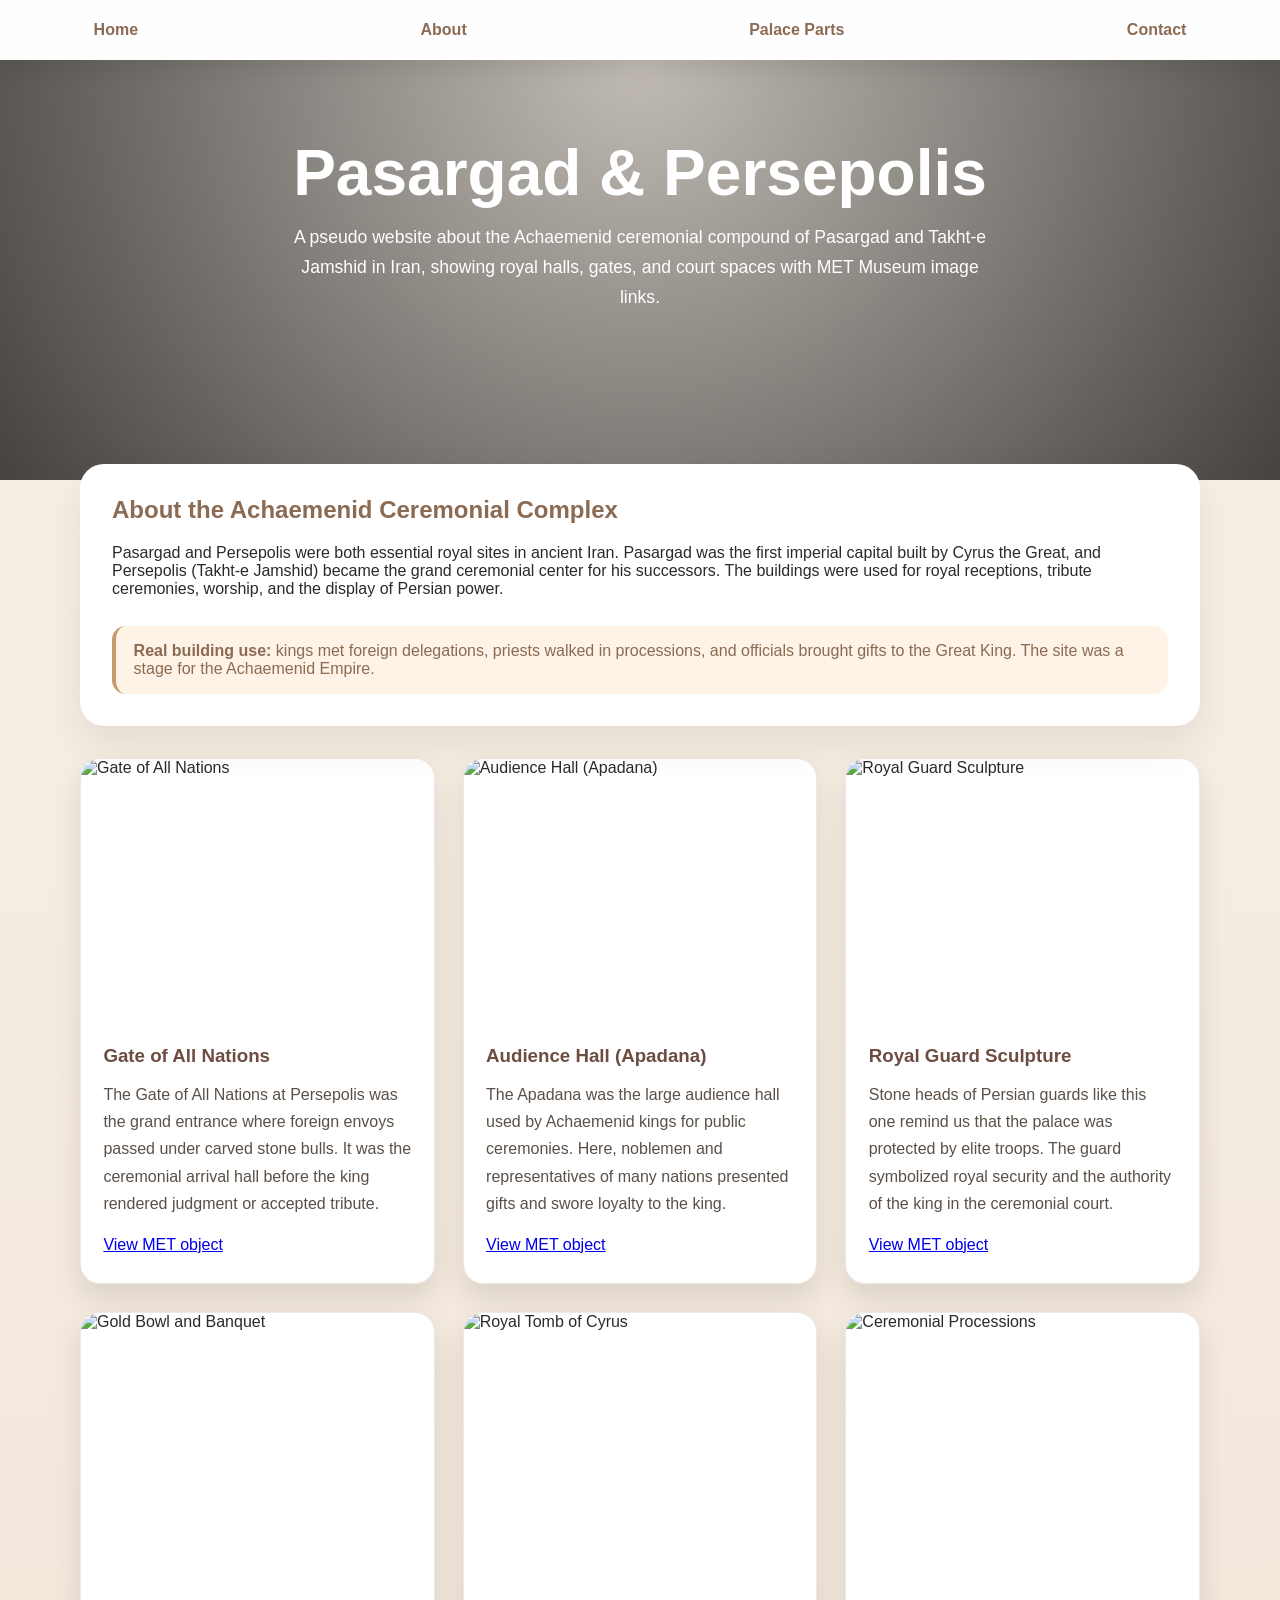
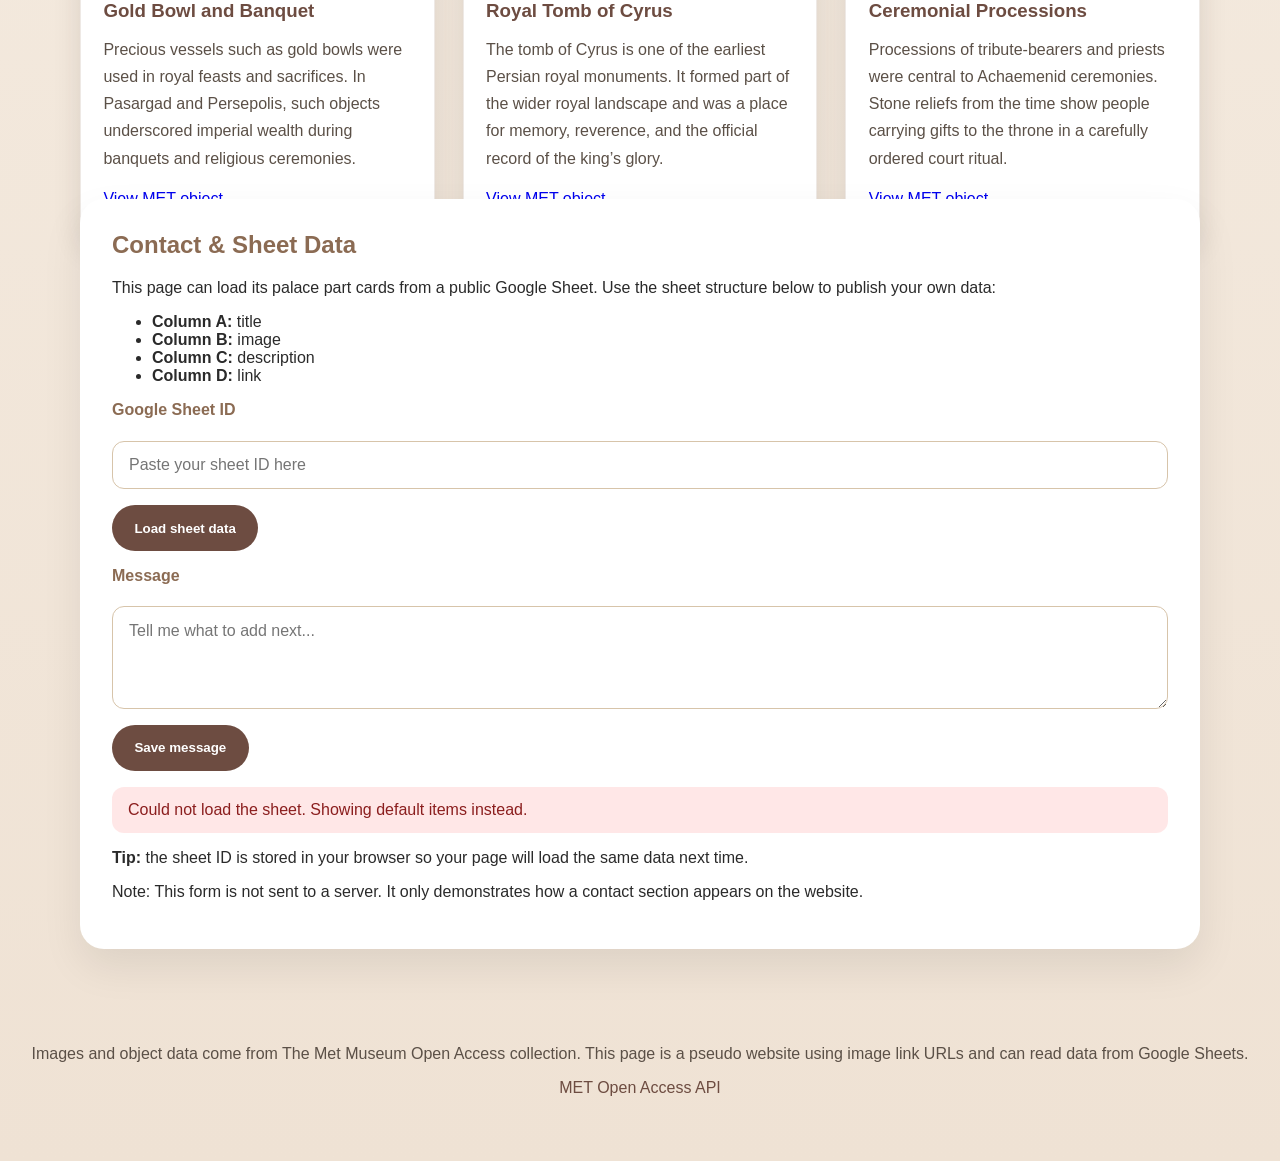
==== Mahi.html @ 1d4f6f0e "Add Pasargad and Persepolis pseudo site" ====
<!DOCTYPE html>
<html lang="en">
<head>
  <meta charset="UTF-8">
  <meta name="viewport" content="width=device-width, initial-scale=1.0">
  <title>Pasargad & Persepolis: Achaemenid Royal Ceremonies</title>
  <style>
    :root {
      --sand: #f4e7d8;
      --stone: #8b6b53;
      --clay: #c79a6f;
      --ink: #2a2a2a;
      --muted: #5b5047;
      --accent: #6d4c41;
      --shadow: rgba(45, 35, 30, 0.12);
      --nav-bg: rgba(255, 255, 255, 0.92);
    }

    * {
      box-sizing: border-box;
    }

    body {
      margin: 0;
      font-family: 'Segoe UI', Tahoma, Geneva, Verdana, sans-serif;
      color: var(--ink);
      background: linear-gradient(180deg, #f8f1e8 0%, #efe2d4 100%);
    }

    header {
      position: relative;
      text-align: center;
      padding: 1rem 1.5rem 4rem;
      background: url('https://images.metmuseum.org/CRDImages/an/web-large/DP-37584-001.jpg') center/cover no-repeat;
      color: white;
      min-height: 420px;
    }

    header::after {
      content: "";
      position: absolute;
      inset: 0;
      background: radial-gradient(circle at top, rgba(0,0,0,0.22), rgba(0,0,0,0.72));
      z-index: 0;
    }

    .site-nav {
      position: sticky;
      top: 0;
      z-index: 5;
      background: var(--nav-bg);
      box-shadow: 0 10px 20px rgba(0,0,0,0.08);
      backdrop-filter: blur(12px);
    }

    .site-nav .nav-inner {
      width: min(1120px, 94%);
      margin: 0 auto;
      display: flex;
      align-items: center;
      justify-content: space-between;
      padding: 0.8rem 0;
      gap: 1rem;
      flex-wrap: wrap;
    }

    .site-nav a {
      color: var(--stone);
      text-decoration: none;
      font-weight: 600;
      padding: 0.5rem 0.85rem;
      border-radius: 999px;
      transition: background 0.2s ease, color 0.2s ease;
    }

    .site-nav a:hover,
    .site-nav a.active {
      background: #f0dfc8;
      color: var(--accent);
    }

    header .hero {
      position: relative;
      z-index: 1;
      max-width: 900px;
      margin: 0 auto;
      padding-top: 4rem;
    }

    header h1 {
      margin: 0 0 1rem;
      font-size: clamp(2.5rem, 5vw, 4.5rem);
      line-height: 1.05;
    }

    header p {
      margin: 0 auto;
      font-size: 1.1rem;
      max-width: 44rem;
      line-height: 1.7;
    }

    .container {
      width: min(1120px, 94%);
      margin: 0 auto;
      padding: 1.5rem 0 3rem;
    }

    .intro,
    .contact {
      background: white;
      border-radius: 24px;
      box-shadow: 0 18px 40px rgba(0,0,0,0.08);
      padding: 2rem;
      margin-top: -2.5rem;
      position: relative;
      z-index: 1;
    }

    .intro h2,
    .contact h2 {
      margin-top: 0;
      color: var(--stone);
    }

    .grid {
      display: grid;
      gap: 1.75rem;
      grid-template-columns: repeat(auto-fit, minmax(280px, 1fr));
      margin-top: 2rem;
    }

    .part {
      background: white;
      border-radius: 20px;
      overflow: hidden;
      box-shadow: 0 14px 28px var(--shadow);
      border: 1px solid rgba(139, 107, 83, 0.15);
      display: flex;
      flex-direction: column;
    }

    .part img {
      width: 100%;
      display: block;
      aspect-ratio: 4 / 3;
      object-fit: cover;
    }

    .part-body {
      padding: 1.4rem 1.4rem 1.6rem;
      display: flex;
      flex-direction: column;
      gap: 0.85rem;
    }

    .part-body h3 {
      margin: 0;
      color: var(--accent);
    }

    .part-body p {
      margin: 0;
      color: var(--muted);
      line-height: 1.7;
    }

    .highlight {
      background: #fff2e6;
      border-left: 4px solid var(--clay);
      padding: 1rem 1rem 1rem 1.1rem;
      margin-top: 1.75rem;
      border-radius: 14px;
      color: var(--stone);
    }

    .contact form {
      display: grid;
      gap: 1rem;
    }

    .contact label {
      display: block;
      font-weight: 700;
      margin-bottom: 0.35rem;
      color: var(--stone);
    }

    .contact input,
    .contact textarea {
      width: 100%;
      padding: 0.9rem 1rem;
      border: 1px solid #d7c4aa;
      border-radius: 12px;
      font: inherit;
      resize: vertical;
    }

    .contact button {
      width: fit-content;
      padding: 0.95rem 1.4rem;
      border: none;
      border-radius: 999px;
      background: var(--accent);
      color: white;
      cursor: pointer;
      font-weight: 700;
      transition: transform 0.2s ease, background 0.2s ease;
    }

    .contact button:hover {
      transform: translateY(-1px);
      background: #593b2f;
    }

    .status {
      margin-top: 1rem;
      padding: 0.9rem 1rem;
      border-radius: 12px;
      background: rgba(217, 201, 163, 0.2);
      color: var(--stone);
    }

    footer {
      text-align: center;
      padding: 2rem 1rem 3rem;
      color: var(--muted);
    }

    footer a {
      color: var(--accent);
      text-decoration: none;
    }
  </style>
</head>
<body>
  <nav class="site-nav">
    <div class="nav-inner">
      <a href="#home">Home</a>
      <a href="#about">About</a>
      <a href="#parts">Palace Parts</a>
      <a href="#contact">Contact</a>
    </div>
  </nav>

  <header id="home">
    <div class="hero">
      <h1>Pasargad & Persepolis</h1>
      <p>A pseudo website about the Achaemenid ceremonial compound of Pasargad and Takht-e Jamshid in Iran, showing royal halls, gates, and court spaces with MET Museum image links.</p>
    </div>
  </header>

  <main class="container">
    <section class="intro" id="about">
      <h2>About the Achaemenid Ceremonial Complex</h2>
      <p>Pasargad and Persepolis were both essential royal sites in ancient Iran. Pasargad was the first imperial capital built by Cyrus the Great, and Persepolis (Takht-e Jamshid) became the grand ceremonial center for his successors. The buildings were used for royal receptions, tribute ceremonies, worship, and the display of Persian power.</p>
      <div class="highlight">
        <strong>Real building use:</strong> kings met foreign delegations, priests walked in processions, and officials brought gifts to the Great King. The site was a stage for the Achaemenid Empire.</div>
    </section>

    <section id="parts" class="grid"></section>

    <section class="contact" id="contact">
      <h2>Contact & Sheet Data</h2>
      <p>This page can load its palace part cards from a public Google Sheet. Use the sheet structure below to publish your own data:</p>
      <ul>
        <li><strong>Column A:</strong> title</li>
        <li><strong>Column B:</strong> image</li>
        <li><strong>Column C:</strong> description</li>
        <li><strong>Column D:</strong> link</li>
      </ul>
      <form>
        <label for="sheet-id">Google Sheet ID</label>
        <input id="sheet-id" type="text" placeholder="Paste your sheet ID here">
        <button type="button" id="load-sheet-button">Load sheet data</button>
        <label for="message">Message</label>
        <textarea id="message" rows="4" placeholder="Tell me what to add next..."></textarea>
        <button type="button" id="submit-button">Save message</button>
      </form>
      <div id="sheet-status" class="status">Using default sheet data. Paste a Google Sheet ID above and click Load to change it.</div>
      <p><strong>Tip:</strong> the sheet ID is stored in your browser so your page will load the same data next time.</p>
      <p>Note: This form is not sent to a server. It only demonstrates how a contact section appears on the website.</p>
    </section>
  </main>

  <footer>
    <p>Images and object data come from The Met Museum Open Access collection. This page is a pseudo website using image link URLs and can read data from Google Sheets.</p>
    <p><a href="https://metmuseum.github.io/" target="_blank">MET Open Access API</a></p>
  </footer>

  <script>
    const defaultSheetId = '1VBVZlviaFWJ0L2JX4A2HyWmc30UwDqUTb3RlgLkORWA';

    const fallbackData = [
      {
        title: 'Gate of All Nations',
        image: 'https://images.metmuseum.org/CRDImages/an/web-large/DP-37584-001.jpg',
        description: 'The Gate of All Nations at Persepolis was the grand entrance where foreign envoys passed under carved stone bulls. It was the ceremonial arrival hall before the king rendered judgment or accepted tribute.',
        link: 'https://www.metmuseum.org/art/collection/search/324042'
      },
      {
        title: 'Audience Hall (Apadana)',
        image: 'https://images.metmuseum.org/CRDImages/an/web-large/DP226593.jpg',
        description: 'The Apadana was the large audience hall used by Achaemenid kings for public ceremonies. Here, noblemen and representatives of many nations presented gifts and swore loyalty to the king.',
        link: 'https://www.metmuseum.org/art/collection/search/323178'
      },
      {
        title: 'Royal Guard Sculpture',
        image: 'https://images.metmuseum.org/CRDImages/an/web-large/DP-12499-019.jpg',
        description: 'Stone heads of Persian guards like this one remind us that the palace was protected by elite troops. The guard symbolized royal security and the authority of the king in the ceremonial court.',
        link: 'https://www.metmuseum.org/art/collection/search/324433'
      },
      {
        title: 'Gold Bowl and Banquet',
        image: 'https://images.metmuseum.org/CRDImages/an/web-large/DP-16934-011.jpg',
        description: 'Precious vessels such as gold bowls were used in royal feasts and sacrifices. In Pasargad and Persepolis, such objects underscored imperial wealth during banquets and religious ceremonies.',
        link: 'https://www.metmuseum.org/art/collection/search/324289'
      },
      {
        title: 'Royal Tomb of Cyrus',
        image: 'https://images.metmuseum.org/CRDImages/an/original/DP-26934-013.jpg',
        description: 'The tomb of Cyrus is one of the earliest Persian royal monuments. It formed part of the wider royal landscape and was a place for memory, reverence, and the official record of the king’s glory.',
        link: 'https://www.metmuseum.org/'
      },
      {
        title: 'Ceremonial Processions',
        image: 'https://images.metmuseum.org/CRDImages/an/web-large/DP226593.jpg',
        description: 'Processions of tribute-bearers and priests were central to Achaemenid ceremonies. Stone reliefs from the time show people carrying gifts to the throne in a carefully ordered court ritual.',
        link: 'https://www.metmuseum.org/art/collection/search/323178'
      }
    ];

    function setStatus(message, type = 'info') {
      const status = document.getElementById('sheet-status');
      status.textContent = message;
      status.style.background = type === 'error' ? 'rgba(255, 226, 226, 0.8)' : 'rgba(217, 201, 163, 0.2)';
      status.style.color = type === 'error' ? '#8b1e1e' : 'var(--stone)';
    }

    function buildSheetUrl(sheetId) {
      return `https://opensheet.elk.sh/${sheetId}/1`;
    }

    function parseSheetData(rows) {
      if (!Array.isArray(rows)) return [];
      return rows
        .filter(row => row.title && row.image && row.description)
        .map(row => ({
          title: row.title,
          image: row.image,
          description: row.description,
          link: row.link || '#'
        }));
    }

    function renderGallery(items) {
      const gallery = document.getElementById('parts');
      gallery.innerHTML = '';

      items.forEach(section => {
        const card = document.createElement('article');
        card.className = 'part';
        const image = document.createElement('img');
        image.src = section.image;
        image.alt = section.title;

        const body = document.createElement('div');
        body.className = 'part-body';

        const title = document.createElement('h3');
        title.textContent = section.title;

        const description = document.createElement('p');
        description.textContent = section.description;

        const linkWrapper = document.createElement('p');
        const link = document.createElement('a');
        link.href = section.link;
        link.target = '_blank';
        link.rel = 'noopener noreferrer';
        link.textContent = 'View MET object';

        linkWrapper.appendChild(link);
        body.append(title, description, linkWrapper);
        card.append(image, body);
        gallery.appendChild(card);
      });
    }

    function saveSheetId(sheetId) {
      if (!sheetId) return;
      localStorage.setItem('pseudoSheetId', sheetId);
    }

    function loadSavedSheetId() {
      return localStorage.getItem('pseudoSheetId');
    }

    function loadSheetData(sheetId) {
      const usedSheetId = sheetId || loadSavedSheetId() || defaultSheetId;
      const sheetUrl = buildSheetUrl(usedSheetId);
      document.getElementById('sheet-id').value = usedSheetId === defaultSheetId ? '' : usedSheetId;
      setStatus('Loading sheet data…');

      fetch(sheetUrl)
        .then(response => {
          if (!response.ok) throw new Error('Sheet fetch failed');
          return response.json();
        })
        .then(data => {
          const items = parseSheetData(data);
          if (items.length > 0) {
            renderGallery(items);
            if (sheetId) saveSheetId(sheetId);
            setStatus(`Loaded ${items.length} items from Google Sheet.`);
          } else {
            renderGallery(fallbackData);
            setStatus('Sheet loaded but data was missing or invalid. Showing default items.', 'error');
          }
        })
        .catch(error => {
          renderGallery(fallbackData);
          setStatus('Could not load the sheet. Showing default items instead.', 'error');
          console.error(error);
        });
    }

    document.getElementById('load-sheet-button').addEventListener('click', () => {
      const customSheetId = document.getElementById('sheet-id').value.trim();
      loadSheetData(customSheetId);
    });

    document.getElementById('submit-button').addEventListener('click', () => {
      const message = document.getElementById('message').value.trim();
      if (!message) return;
      alert('Message saved in page demo: ' + message);
      document.getElementById('message').value = '';
    });

    loadSheetData();
  </script>
</body>
</html>
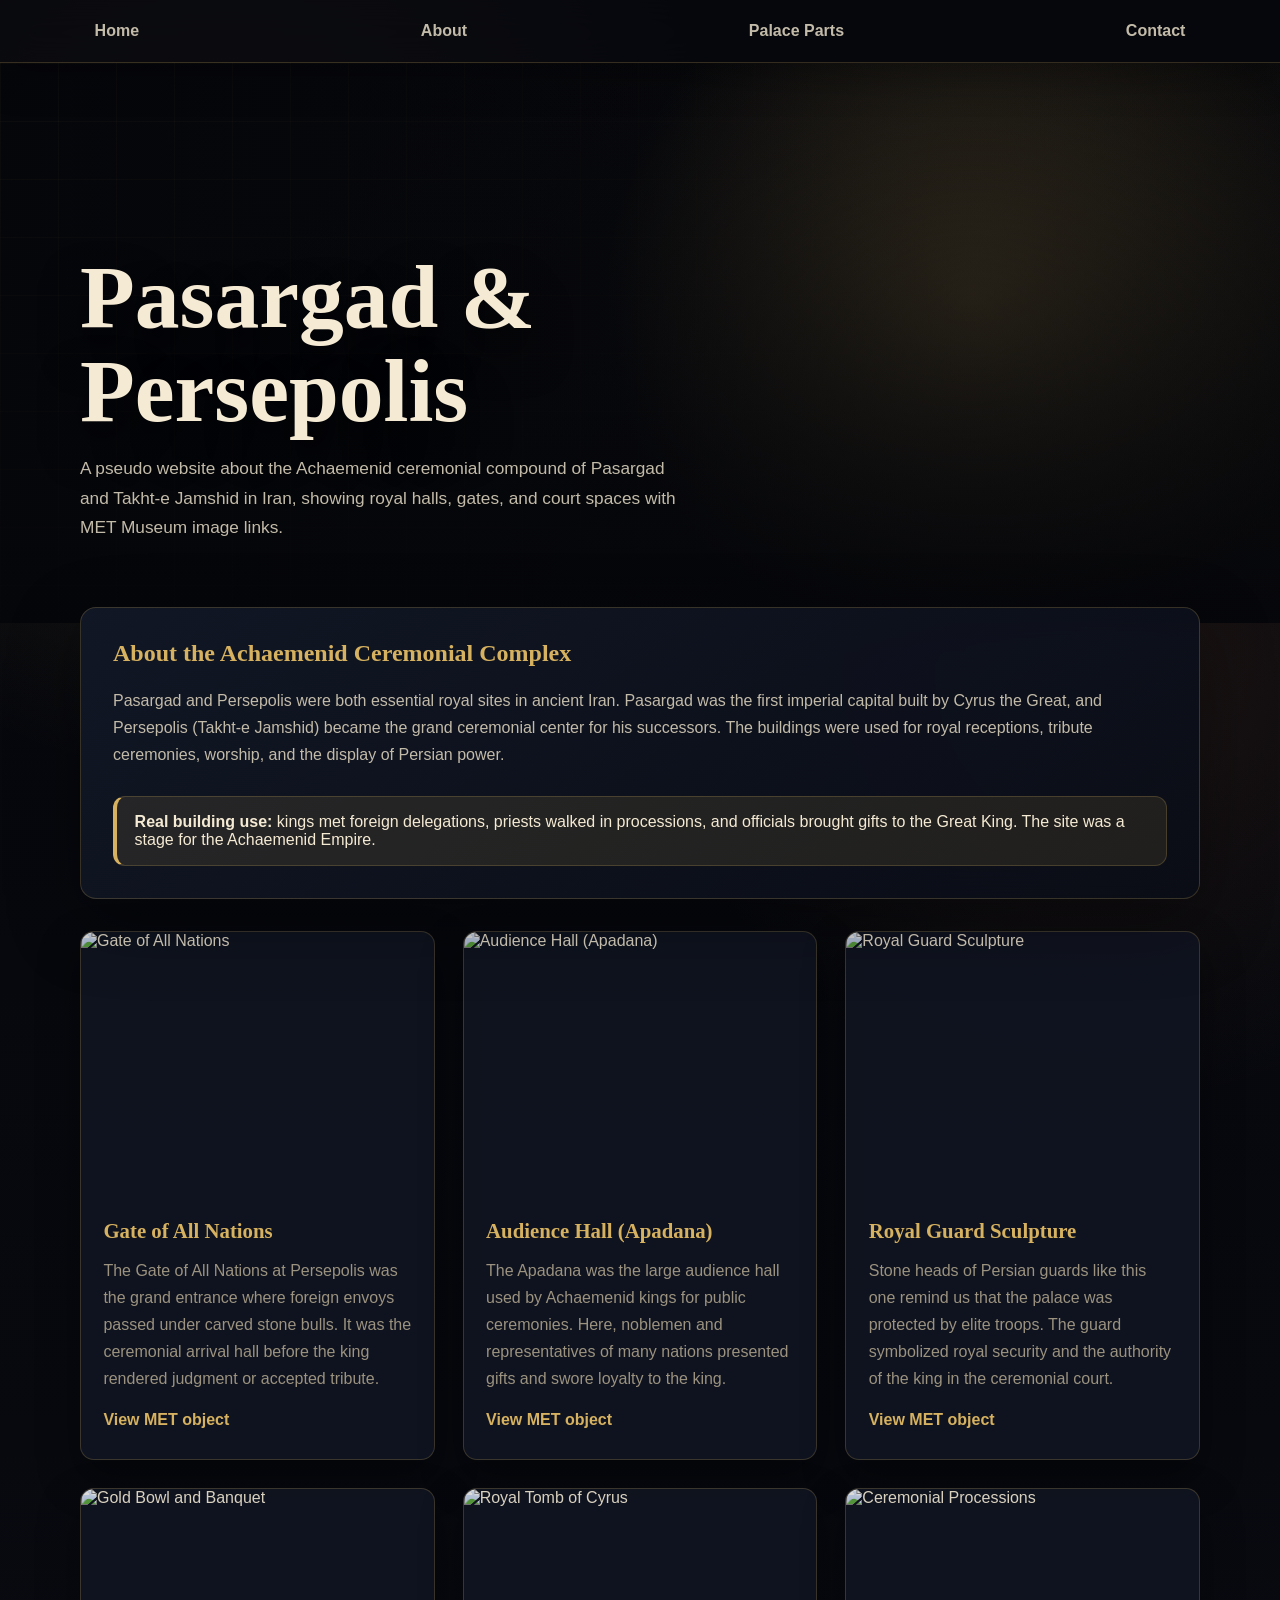
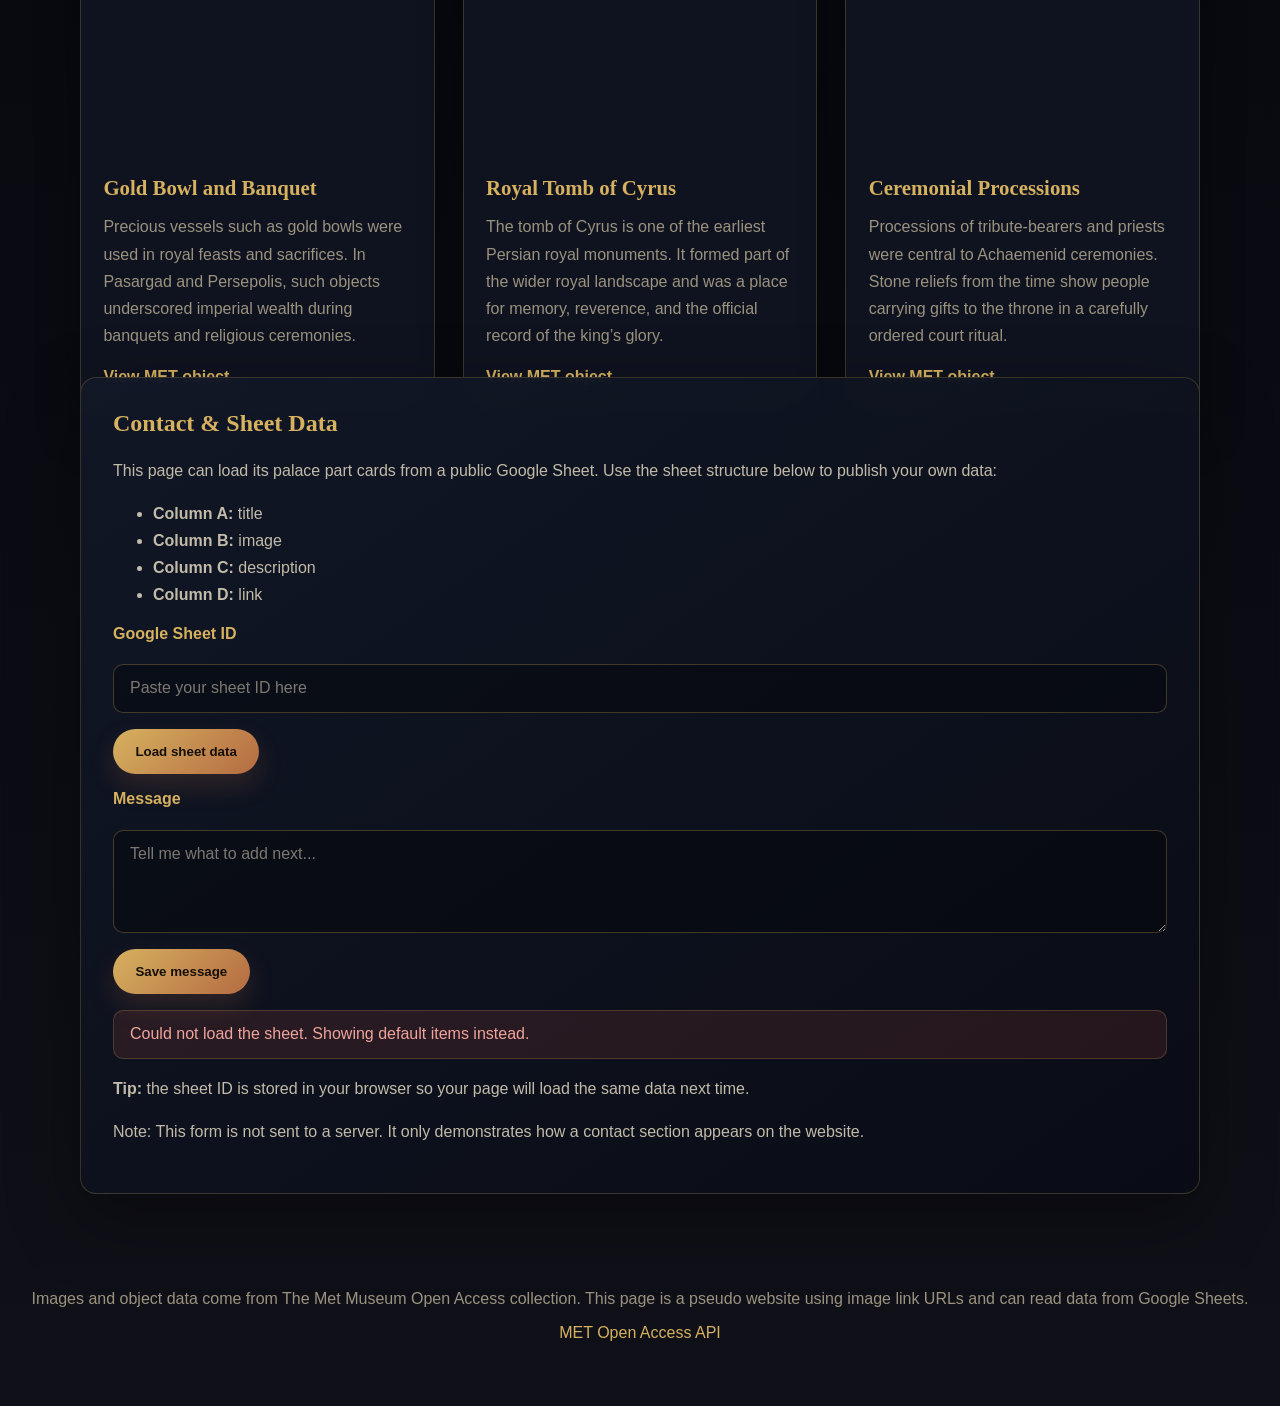
==== commit 91a9d841: "Restyle site with dark Darius theme" ====
--- a/Mahi.html
+++ b/Mahi.html
@@ -6,14 +6,20 @@
   <title>Pasargad & Persepolis: Achaemenid Royal Ceremonies</title>
   <style>
     :root {
-      --sand: #f4e7d8;
-      --stone: #8b6b53;
-      --clay: #c79a6f;
-      --ink: #2a2a2a;
-      --muted: #5b5047;
-      --accent: #6d4c41;
-      --shadow: rgba(45, 35, 30, 0.12);
-      --nav-bg: rgba(255, 255, 255, 0.92);
+      --night: #07090f;
+      --midnight: #101521;
+      --panel: rgba(17, 22, 34, 0.86);
+      --panel-solid: #121827;
+      --gold: #d6b15f;
+      --old-gold: #9e7a35;
+      --stone: #d6b15f;
+      --copper: #b56b42;
+      --ivory: #f5ead3;
+      --mist: #c3bba9;
+      --muted: #9b927f;
+      --line: rgba(214, 177, 95, 0.22);
+      --shadow: rgba(0, 0, 0, 0.42);
+      --nav-bg: rgba(7, 9, 15, 0.76);
     }
 
     * {
@@ -23,25 +29,49 @@
     body {
       margin: 0;
       font-family: 'Segoe UI', Tahoma, Geneva, Verdana, sans-serif;
-      color: var(--ink);
-      background: linear-gradient(180deg, #f8f1e8 0%, #efe2d4 100%);
+      color: var(--ivory);
+      background:
+        radial-gradient(circle at 18% 8%, rgba(214, 177, 95, 0.16), transparent 34rem),
+        radial-gradient(circle at 86% 22%, rgba(181, 107, 66, 0.13), transparent 28rem),
+        linear-gradient(180deg, #05060a 0%, var(--night) 48%, #101018 100%);
+      min-height: 100vh;
     }
 
     header {
       position: relative;
-      text-align: center;
-      padding: 1rem 1.5rem 4rem;
-      background: url('https://images.metmuseum.org/CRDImages/an/web-large/DP-37584-001.jpg') center/cover no-repeat;
-      color: white;
-      min-height: 420px;
+      display: grid;
+      align-items: end;
+      text-align: left;
+      padding: 1rem 1.5rem 5rem;
+      background:
+        linear-gradient(90deg, rgba(5, 6, 10, 0.96) 0%, rgba(5, 6, 10, 0.74) 42%, rgba(5, 6, 10, 0.28) 100%),
+        url('https://upload.wikimedia.org/wikipedia/commons/thumb/3/31/Darius_I.jpg/800px-Darius_I.jpg') 78% center/auto 112% no-repeat,
+        linear-gradient(135deg, #080a10, #15120e);
+      color: var(--ivory);
+      min-height: 560px;
+      overflow: hidden;
     }
 
     header::after {
       content: "";
       position: absolute;
       inset: 0;
-      background: radial-gradient(circle at top, rgba(0,0,0,0.22), rgba(0,0,0,0.72));
+      background:
+        linear-gradient(180deg, rgba(5, 6, 10, 0.08), rgba(5, 6, 10, 0.92)),
+        radial-gradient(circle at 76% 42%, rgba(214, 177, 95, 0.24), transparent 23rem);
       z-index: 0;
+    }
+
+    header::before {
+      content: "";
+      position: absolute;
+      inset: 0;
+      z-index: 0;
+      background-image:
+        linear-gradient(rgba(214, 177, 95, 0.045) 1px, transparent 1px),
+        linear-gradient(90deg, rgba(214, 177, 95, 0.045) 1px, transparent 1px);
+      background-size: 58px 58px;
+      mask-image: linear-gradient(90deg, black, transparent 80%);
     }
 
     .site-nav {
@@ -49,8 +79,9 @@
       top: 0;
       z-index: 5;
       background: var(--nav-bg);
-      box-shadow: 0 10px 20px rgba(0,0,0,0.08);
-      backdrop-filter: blur(12px);
+      border-bottom: 1px solid var(--line);
+      box-shadow: 0 16px 36px rgba(0,0,0,0.26);
+      backdrop-filter: blur(16px);
     }
 
     .site-nav .nav-inner {
@@ -65,39 +96,48 @@
     }
 
     .site-nav a {
-      color: var(--stone);
+      color: var(--mist);
       text-decoration: none;
       font-weight: 600;
       padding: 0.5rem 0.85rem;
+      border: 1px solid transparent;
       border-radius: 999px;
-      transition: background 0.2s ease, color 0.2s ease;
+      transition: border-color 0.2s ease, color 0.2s ease, background 0.2s ease;
     }
 
     .site-nav a:hover,
     .site-nav a.active {
-      background: #f0dfc8;
-      color: var(--accent);
+      background: rgba(214, 177, 95, 0.12);
+      border-color: var(--line);
+      color: var(--gold);
     }
 
     header .hero {
       position: relative;
       z-index: 1;
-      max-width: 900px;
+      width: min(1120px, 94%);
+      max-width: 1120px;
       margin: 0 auto;
-      padding-top: 4rem;
+      padding-top: 6rem;
     }
 
     header h1 {
       margin: 0 0 1rem;
-      font-size: clamp(2.5rem, 5vw, 4.5rem);
+      max-width: 760px;
+      font-family: Georgia, 'Times New Roman', serif;
+      font-size: clamp(3rem, 7vw, 6.8rem);
       line-height: 1.05;
+      font-weight: 700;
+      letter-spacing: 0;
+      text-shadow: 0 22px 44px rgba(0, 0, 0, 0.8);
     }
 
     header p {
-      margin: 0 auto;
-      font-size: 1.1rem;
-      max-width: 44rem;
+      margin: 0;
+      font-size: 1.08rem;
+      max-width: 38rem;
       line-height: 1.7;
+      color: var(--mist);
     }
 
     .container {
@@ -108,19 +148,30 @@
 
     .intro,
     .contact {
-      background: white;
-      border-radius: 24px;
-      box-shadow: 0 18px 40px rgba(0,0,0,0.08);
+      background: linear-gradient(145deg, rgba(18, 24, 39, 0.94), rgba(10, 13, 22, 0.94));
+      border: 1px solid var(--line);
+      border-radius: 16px;
+      box-shadow: 0 24px 70px rgba(0,0,0,0.36);
       padding: 2rem;
       margin-top: -2.5rem;
       position: relative;
       z-index: 1;
+      backdrop-filter: blur(18px);
     }
 
     .intro h2,
     .contact h2 {
       margin-top: 0;
-      color: var(--stone);
+      color: var(--gold);
+      font-family: Georgia, 'Times New Roman', serif;
+      letter-spacing: 0;
+    }
+
+    .intro p,
+    .contact p,
+    .contact li {
+      color: var(--mist);
+      line-height: 1.7;
     }
 
     .grid {
@@ -131,13 +182,20 @@
     }
 
     .part {
-      background: white;
-      border-radius: 20px;
+      background: var(--panel);
+      border-radius: 14px;
       overflow: hidden;
-      box-shadow: 0 14px 28px var(--shadow);
-      border: 1px solid rgba(139, 107, 83, 0.15);
+      box-shadow: 0 18px 42px var(--shadow);
+      border: 1px solid var(--line);
       display: flex;
       flex-direction: column;
+      transition: transform 0.22s ease, border-color 0.22s ease, box-shadow 0.22s ease;
+    }
+
+    .part:hover {
+      transform: translateY(-4px);
+      border-color: rgba(214, 177, 95, 0.46);
+      box-shadow: 0 26px 58px rgba(0, 0, 0, 0.48);
     }
 
     .part img {
@@ -145,6 +203,7 @@
       display: block;
       aspect-ratio: 4 / 3;
       object-fit: cover;
+      filter: saturate(0.82) contrast(1.08) brightness(0.86);
     }
 
     .part-body {
@@ -156,7 +215,9 @@
 
     .part-body h3 {
       margin: 0;
-      color: var(--accent);
+      color: var(--gold);
+      font-family: Georgia, 'Times New Roman', serif;
+      font-size: 1.3rem;
     }
 
     .part-body p {
@@ -165,13 +226,24 @@
       line-height: 1.7;
     }
 
+    .part-body a {
+      color: var(--gold);
+      text-decoration: none;
+      font-weight: 700;
+    }
+
+    .part-body a:hover {
+      color: var(--ivory);
+    }
+
     .highlight {
-      background: #fff2e6;
-      border-left: 4px solid var(--clay);
+      background: rgba(214, 177, 95, 0.11);
+      border: 1px solid var(--line);
+      border-left: 4px solid var(--gold);
       padding: 1rem 1rem 1rem 1.1rem;
       margin-top: 1.75rem;
-      border-radius: 14px;
-      color: var(--stone);
+      border-radius: 12px;
+      color: var(--ivory);
     }
 
     .contact form {
@@ -183,17 +255,30 @@
       display: block;
       font-weight: 700;
       margin-bottom: 0.35rem;
-      color: var(--stone);
+      color: var(--gold);
     }
 
     .contact input,
     .contact textarea {
       width: 100%;
       padding: 0.9rem 1rem;
-      border: 1px solid #d7c4aa;
-      border-radius: 12px;
+      border: 1px solid rgba(214, 177, 95, 0.28);
+      border-radius: 10px;
+      background: rgba(3, 5, 10, 0.42);
+      color: var(--ivory);
       font: inherit;
       resize: vertical;
+    }
+
+    .contact input::placeholder,
+    .contact textarea::placeholder {
+      color: rgba(195, 187, 169, 0.62);
+    }
+
+    .contact input:focus,
+    .contact textarea:focus {
+      outline: 2px solid rgba(214, 177, 95, 0.32);
+      border-color: var(--gold);
     }
 
     .contact button {
@@ -201,24 +286,26 @@
       padding: 0.95rem 1.4rem;
       border: none;
       border-radius: 999px;
-      background: var(--accent);
-      color: white;
+      background: linear-gradient(135deg, var(--gold), var(--copper));
+      color: #140f08;
       cursor: pointer;
       font-weight: 700;
       transition: transform 0.2s ease, background 0.2s ease;
+      box-shadow: 0 12px 26px rgba(181, 107, 66, 0.2);
     }
 
     .contact button:hover {
       transform: translateY(-1px);
-      background: #593b2f;
+      background: linear-gradient(135deg, #efcf7b, #c47a4b);
     }
 
     .status {
       margin-top: 1rem;
       padding: 0.9rem 1rem;
-      border-radius: 12px;
-      background: rgba(217, 201, 163, 0.2);
-      color: var(--stone);
+      border-radius: 10px;
+      border: 1px solid var(--line);
+      background: rgba(214, 177, 95, 0.11);
+      color: var(--mist);
     }
 
     footer {
@@ -228,8 +315,28 @@
     }
 
     footer a {
-      color: var(--accent);
+      color: var(--gold);
       text-decoration: none;
+    }
+
+    @media (max-width: 760px) {
+      header {
+        min-height: 520px;
+        padding-bottom: 4rem;
+        background:
+          linear-gradient(180deg, rgba(5, 6, 10, 0.42) 0%, rgba(5, 6, 10, 0.96) 88%),
+          url('https://upload.wikimedia.org/wikipedia/commons/thumb/3/31/Darius_I.jpg/800px-Darius_I.jpg') center top/cover no-repeat,
+          #080a10;
+      }
+
+      .site-nav .nav-inner {
+        justify-content: center;
+      }
+
+      .intro,
+      .contact {
+        padding: 1.35rem;
+      }
     }
   </style>
 </head>
@@ -333,8 +440,8 @@
     function setStatus(message, type = 'info') {
       const status = document.getElementById('sheet-status');
       status.textContent = message;
-      status.style.background = type === 'error' ? 'rgba(255, 226, 226, 0.8)' : 'rgba(217, 201, 163, 0.2)';
-      status.style.color = type === 'error' ? '#8b1e1e' : 'var(--stone)';
+      status.style.background = type === 'error' ? 'rgba(181, 75, 66, 0.16)' : 'rgba(214, 177, 95, 0.11)';
+      status.style.color = type === 'error' ? '#f0a49c' : 'var(--mist)';
     }
 
     function buildSheetUrl(sheetId) {
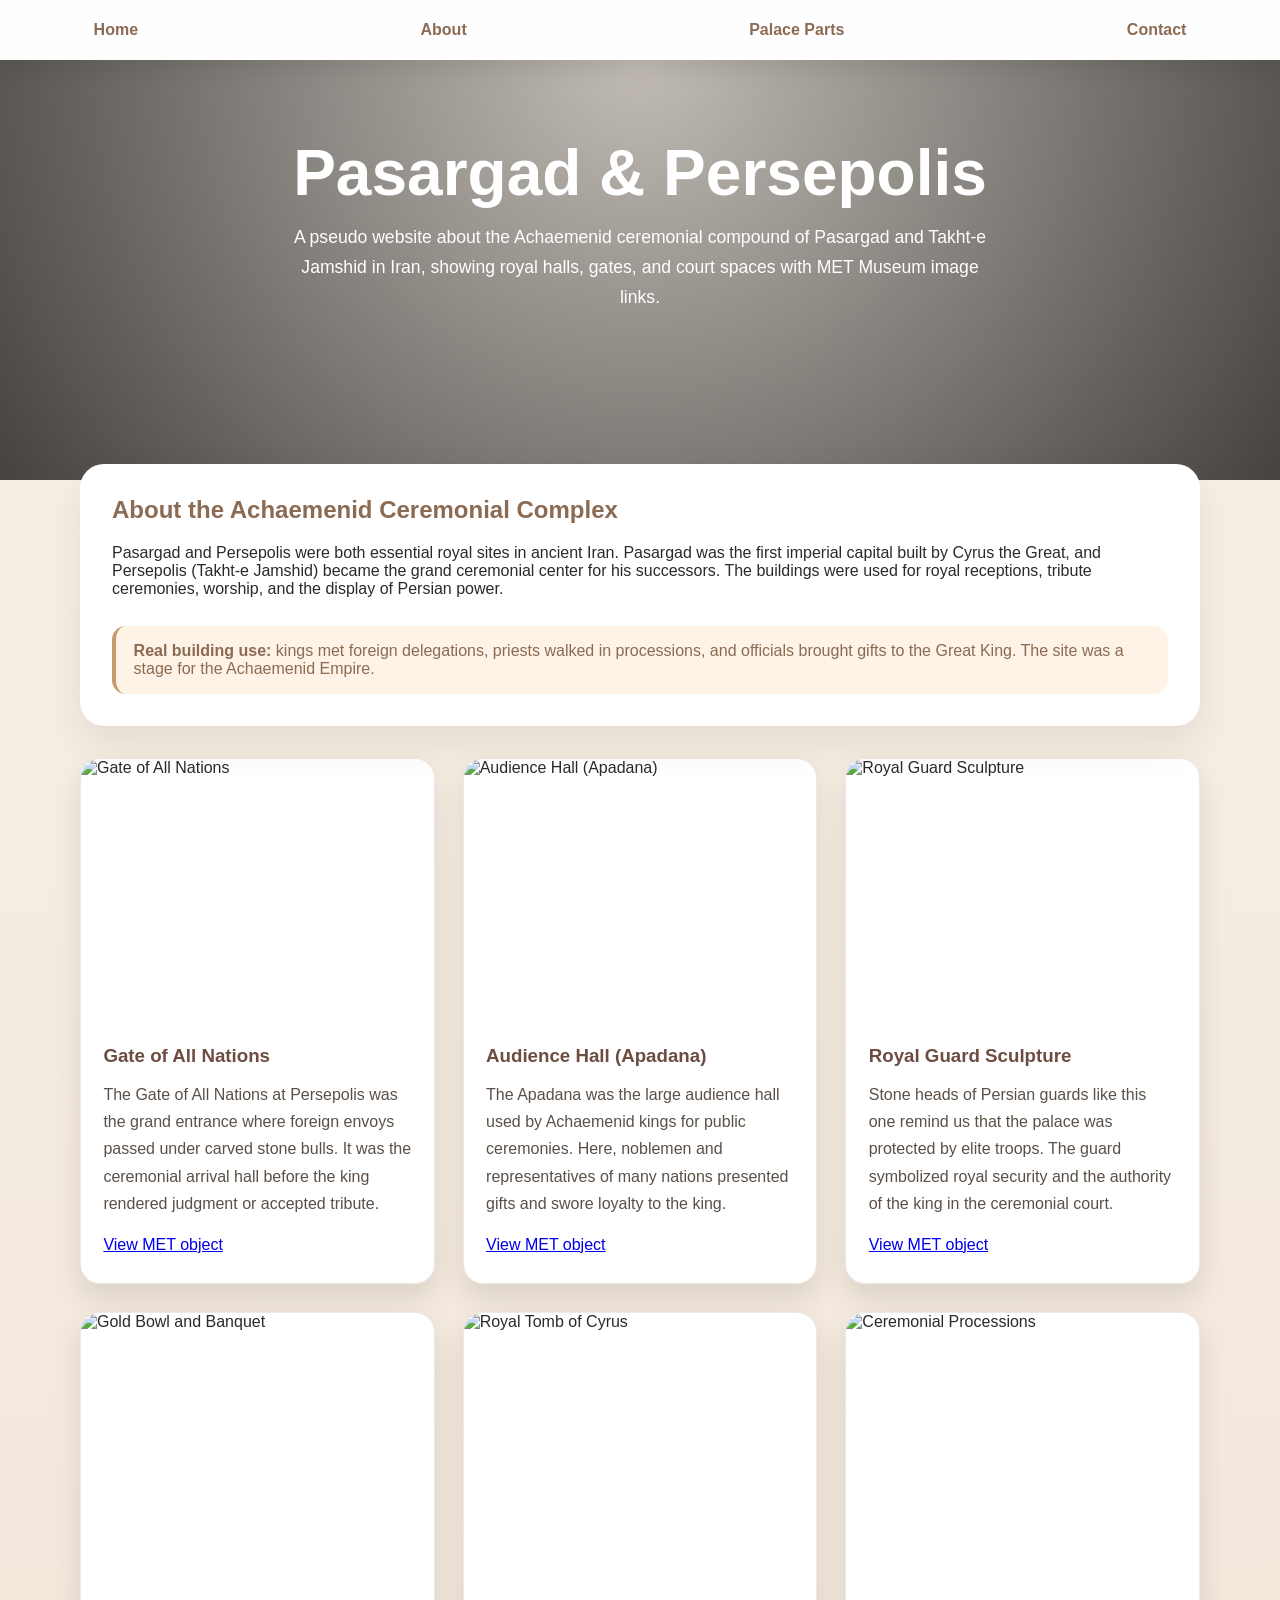
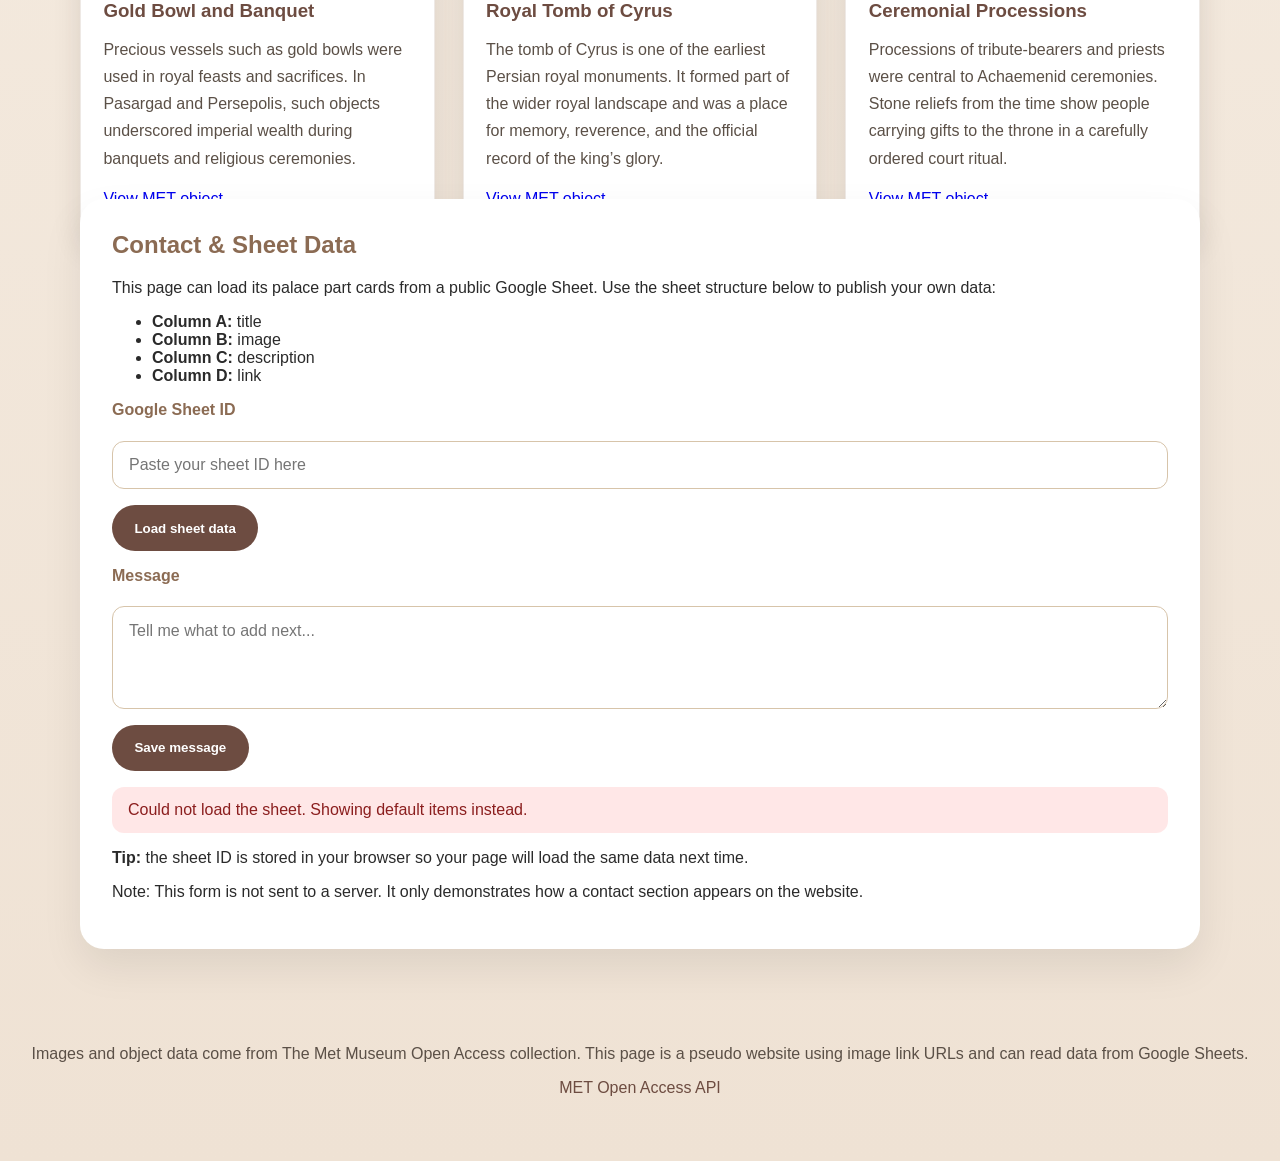
==== commit 215d8c7e: "Revert "Restyle site with dark Darius theme" This reverts commit 91a9d841c7571129f6f2d495be709c13df1" ====
--- a/Mahi.html
+++ b/Mahi.html
@@ -6,20 +6,14 @@
   <title>Pasargad & Persepolis: Achaemenid Royal Ceremonies</title>
   <style>
     :root {
-      --night: #07090f;
-      --midnight: #101521;
-      --panel: rgba(17, 22, 34, 0.86);
-      --panel-solid: #121827;
-      --gold: #d6b15f;
-      --old-gold: #9e7a35;
-      --stone: #d6b15f;
-      --copper: #b56b42;
-      --ivory: #f5ead3;
-      --mist: #c3bba9;
-      --muted: #9b927f;
-      --line: rgba(214, 177, 95, 0.22);
-      --shadow: rgba(0, 0, 0, 0.42);
-      --nav-bg: rgba(7, 9, 15, 0.76);
+      --sand: #f4e7d8;
+      --stone: #8b6b53;
+      --clay: #c79a6f;
+      --ink: #2a2a2a;
+      --muted: #5b5047;
+      --accent: #6d4c41;
+      --shadow: rgba(45, 35, 30, 0.12);
+      --nav-bg: rgba(255, 255, 255, 0.92);
     }
 
     * {
@@ -29,49 +23,25 @@
     body {
       margin: 0;
       font-family: 'Segoe UI', Tahoma, Geneva, Verdana, sans-serif;
-      color: var(--ivory);
-      background:
-        radial-gradient(circle at 18% 8%, rgba(214, 177, 95, 0.16), transparent 34rem),
-        radial-gradient(circle at 86% 22%, rgba(181, 107, 66, 0.13), transparent 28rem),
-        linear-gradient(180deg, #05060a 0%, var(--night) 48%, #101018 100%);
-      min-height: 100vh;
+      color: var(--ink);
+      background: linear-gradient(180deg, #f8f1e8 0%, #efe2d4 100%);
     }
 
     header {
       position: relative;
-      display: grid;
-      align-items: end;
-      text-align: left;
-      padding: 1rem 1.5rem 5rem;
-      background:
-        linear-gradient(90deg, rgba(5, 6, 10, 0.96) 0%, rgba(5, 6, 10, 0.74) 42%, rgba(5, 6, 10, 0.28) 100%),
-        url('https://upload.wikimedia.org/wikipedia/commons/thumb/3/31/Darius_I.jpg/800px-Darius_I.jpg') 78% center/auto 112% no-repeat,
-        linear-gradient(135deg, #080a10, #15120e);
-      color: var(--ivory);
-      min-height: 560px;
-      overflow: hidden;
+      text-align: center;
+      padding: 1rem 1.5rem 4rem;
+      background: url('https://images.metmuseum.org/CRDImages/an/web-large/DP-37584-001.jpg') center/cover no-repeat;
+      color: white;
+      min-height: 420px;
     }
 
     header::after {
       content: "";
       position: absolute;
       inset: 0;
-      background:
-        linear-gradient(180deg, rgba(5, 6, 10, 0.08), rgba(5, 6, 10, 0.92)),
-        radial-gradient(circle at 76% 42%, rgba(214, 177, 95, 0.24), transparent 23rem);
+      background: radial-gradient(circle at top, rgba(0,0,0,0.22), rgba(0,0,0,0.72));
       z-index: 0;
-    }
-
-    header::before {
-      content: "";
-      position: absolute;
-      inset: 0;
-      z-index: 0;
-      background-image:
-        linear-gradient(rgba(214, 177, 95, 0.045) 1px, transparent 1px),
-        linear-gradient(90deg, rgba(214, 177, 95, 0.045) 1px, transparent 1px);
-      background-size: 58px 58px;
-      mask-image: linear-gradient(90deg, black, transparent 80%);
     }
 
     .site-nav {
@@ -79,9 +49,8 @@
       top: 0;
       z-index: 5;
       background: var(--nav-bg);
-      border-bottom: 1px solid var(--line);
-      box-shadow: 0 16px 36px rgba(0,0,0,0.26);
-      backdrop-filter: blur(16px);
+      box-shadow: 0 10px 20px rgba(0,0,0,0.08);
+      backdrop-filter: blur(12px);
     }
 
     .site-nav .nav-inner {
@@ -96,48 +65,39 @@
     }
 
     .site-nav a {
-      color: var(--mist);
+      color: var(--stone);
       text-decoration: none;
       font-weight: 600;
       padding: 0.5rem 0.85rem;
-      border: 1px solid transparent;
       border-radius: 999px;
-      transition: border-color 0.2s ease, color 0.2s ease, background 0.2s ease;
+      transition: background 0.2s ease, color 0.2s ease;
     }
 
     .site-nav a:hover,
     .site-nav a.active {
-      background: rgba(214, 177, 95, 0.12);
-      border-color: var(--line);
-      color: var(--gold);
+      background: #f0dfc8;
+      color: var(--accent);
     }
 
     header .hero {
       position: relative;
       z-index: 1;
-      width: min(1120px, 94%);
-      max-width: 1120px;
+      max-width: 900px;
       margin: 0 auto;
-      padding-top: 6rem;
+      padding-top: 4rem;
     }
 
     header h1 {
       margin: 0 0 1rem;
-      max-width: 760px;
-      font-family: Georgia, 'Times New Roman', serif;
-      font-size: clamp(3rem, 7vw, 6.8rem);
+      font-size: clamp(2.5rem, 5vw, 4.5rem);
       line-height: 1.05;
-      font-weight: 700;
-      letter-spacing: 0;
-      text-shadow: 0 22px 44px rgba(0, 0, 0, 0.8);
     }
 
     header p {
-      margin: 0;
-      font-size: 1.08rem;
-      max-width: 38rem;
+      margin: 0 auto;
+      font-size: 1.1rem;
+      max-width: 44rem;
       line-height: 1.7;
-      color: var(--mist);
     }
 
     .container {
@@ -148,30 +108,19 @@
 
     .intro,
     .contact {
-      background: linear-gradient(145deg, rgba(18, 24, 39, 0.94), rgba(10, 13, 22, 0.94));
-      border: 1px solid var(--line);
-      border-radius: 16px;
-      box-shadow: 0 24px 70px rgba(0,0,0,0.36);
+      background: white;
+      border-radius: 24px;
+      box-shadow: 0 18px 40px rgba(0,0,0,0.08);
       padding: 2rem;
       margin-top: -2.5rem;
       position: relative;
       z-index: 1;
-      backdrop-filter: blur(18px);
     }
 
     .intro h2,
     .contact h2 {
       margin-top: 0;
-      color: var(--gold);
-      font-family: Georgia, 'Times New Roman', serif;
-      letter-spacing: 0;
-    }
-
-    .intro p,
-    .contact p,
-    .contact li {
-      color: var(--mist);
-      line-height: 1.7;
+      color: var(--stone);
     }
 
     .grid {
@@ -182,20 +131,13 @@
     }
 
     .part {
-      background: var(--panel);
-      border-radius: 14px;
+      background: white;
+      border-radius: 20px;
       overflow: hidden;
-      box-shadow: 0 18px 42px var(--shadow);
-      border: 1px solid var(--line);
+      box-shadow: 0 14px 28px var(--shadow);
+      border: 1px solid rgba(139, 107, 83, 0.15);
       display: flex;
       flex-direction: column;
-      transition: transform 0.22s ease, border-color 0.22s ease, box-shadow 0.22s ease;
-    }
-
-    .part:hover {
-      transform: translateY(-4px);
-      border-color: rgba(214, 177, 95, 0.46);
-      box-shadow: 0 26px 58px rgba(0, 0, 0, 0.48);
     }
 
     .part img {
@@ -203,7 +145,6 @@
       display: block;
       aspect-ratio: 4 / 3;
       object-fit: cover;
-      filter: saturate(0.82) contrast(1.08) brightness(0.86);
     }
 
     .part-body {
@@ -215,9 +156,7 @@
 
     .part-body h3 {
       margin: 0;
-      color: var(--gold);
-      font-family: Georgia, 'Times New Roman', serif;
-      font-size: 1.3rem;
+      color: var(--accent);
     }
 
     .part-body p {
@@ -226,24 +165,13 @@
       line-height: 1.7;
     }
 
-    .part-body a {
-      color: var(--gold);
-      text-decoration: none;
-      font-weight: 700;
-    }
-
-    .part-body a:hover {
-      color: var(--ivory);
-    }
-
     .highlight {
-      background: rgba(214, 177, 95, 0.11);
-      border: 1px solid var(--line);
-      border-left: 4px solid var(--gold);
+      background: #fff2e6;
+      border-left: 4px solid var(--clay);
       padding: 1rem 1rem 1rem 1.1rem;
       margin-top: 1.75rem;
-      border-radius: 12px;
-      color: var(--ivory);
+      border-radius: 14px;
+      color: var(--stone);
     }
 
     .contact form {
@@ -255,30 +183,17 @@
       display: block;
       font-weight: 700;
       margin-bottom: 0.35rem;
-      color: var(--gold);
+      color: var(--stone);
     }
 
     .contact input,
     .contact textarea {
       width: 100%;
       padding: 0.9rem 1rem;
-      border: 1px solid rgba(214, 177, 95, 0.28);
-      border-radius: 10px;
-      background: rgba(3, 5, 10, 0.42);
-      color: var(--ivory);
+      border: 1px solid #d7c4aa;
+      border-radius: 12px;
       font: inherit;
       resize: vertical;
-    }
-
-    .contact input::placeholder,
-    .contact textarea::placeholder {
-      color: rgba(195, 187, 169, 0.62);
-    }
-
-    .contact input:focus,
-    .contact textarea:focus {
-      outline: 2px solid rgba(214, 177, 95, 0.32);
-      border-color: var(--gold);
     }
 
     .contact button {
@@ -286,26 +201,24 @@
       padding: 0.95rem 1.4rem;
       border: none;
       border-radius: 999px;
-      background: linear-gradient(135deg, var(--gold), var(--copper));
-      color: #140f08;
+      background: var(--accent);
+      color: white;
       cursor: pointer;
       font-weight: 700;
       transition: transform 0.2s ease, background 0.2s ease;
-      box-shadow: 0 12px 26px rgba(181, 107, 66, 0.2);
     }
 
     .contact button:hover {
       transform: translateY(-1px);
-      background: linear-gradient(135deg, #efcf7b, #c47a4b);
+      background: #593b2f;
     }
 
     .status {
       margin-top: 1rem;
       padding: 0.9rem 1rem;
-      border-radius: 10px;
-      border: 1px solid var(--line);
-      background: rgba(214, 177, 95, 0.11);
-      color: var(--mist);
+      border-radius: 12px;
+      background: rgba(217, 201, 163, 0.2);
+      color: var(--stone);
     }
 
     footer {
@@ -315,28 +228,8 @@
     }
 
     footer a {
-      color: var(--gold);
+      color: var(--accent);
       text-decoration: none;
-    }
-
-    @media (max-width: 760px) {
-      header {
-        min-height: 520px;
-        padding-bottom: 4rem;
-        background:
-          linear-gradient(180deg, rgba(5, 6, 10, 0.42) 0%, rgba(5, 6, 10, 0.96) 88%),
-          url('https://upload.wikimedia.org/wikipedia/commons/thumb/3/31/Darius_I.jpg/800px-Darius_I.jpg') center top/cover no-repeat,
-          #080a10;
-      }
-
-      .site-nav .nav-inner {
-        justify-content: center;
-      }
-
-      .intro,
-      .contact {
-        padding: 1.35rem;
-      }
     }
   </style>
 </head>
@@ -440,8 +333,8 @@
     function setStatus(message, type = 'info') {
       const status = document.getElementById('sheet-status');
       status.textContent = message;
-      status.style.background = type === 'error' ? 'rgba(181, 75, 66, 0.16)' : 'rgba(214, 177, 95, 0.11)';
-      status.style.color = type === 'error' ? '#f0a49c' : 'var(--mist)';
+      status.style.background = type === 'error' ? 'rgba(255, 226, 226, 0.8)' : 'rgba(217, 201, 163, 0.2)';
+      status.style.color = type === 'error' ? '#8b1e1e' : 'var(--stone)';
     }
 
     function buildSheetUrl(sheetId) {
